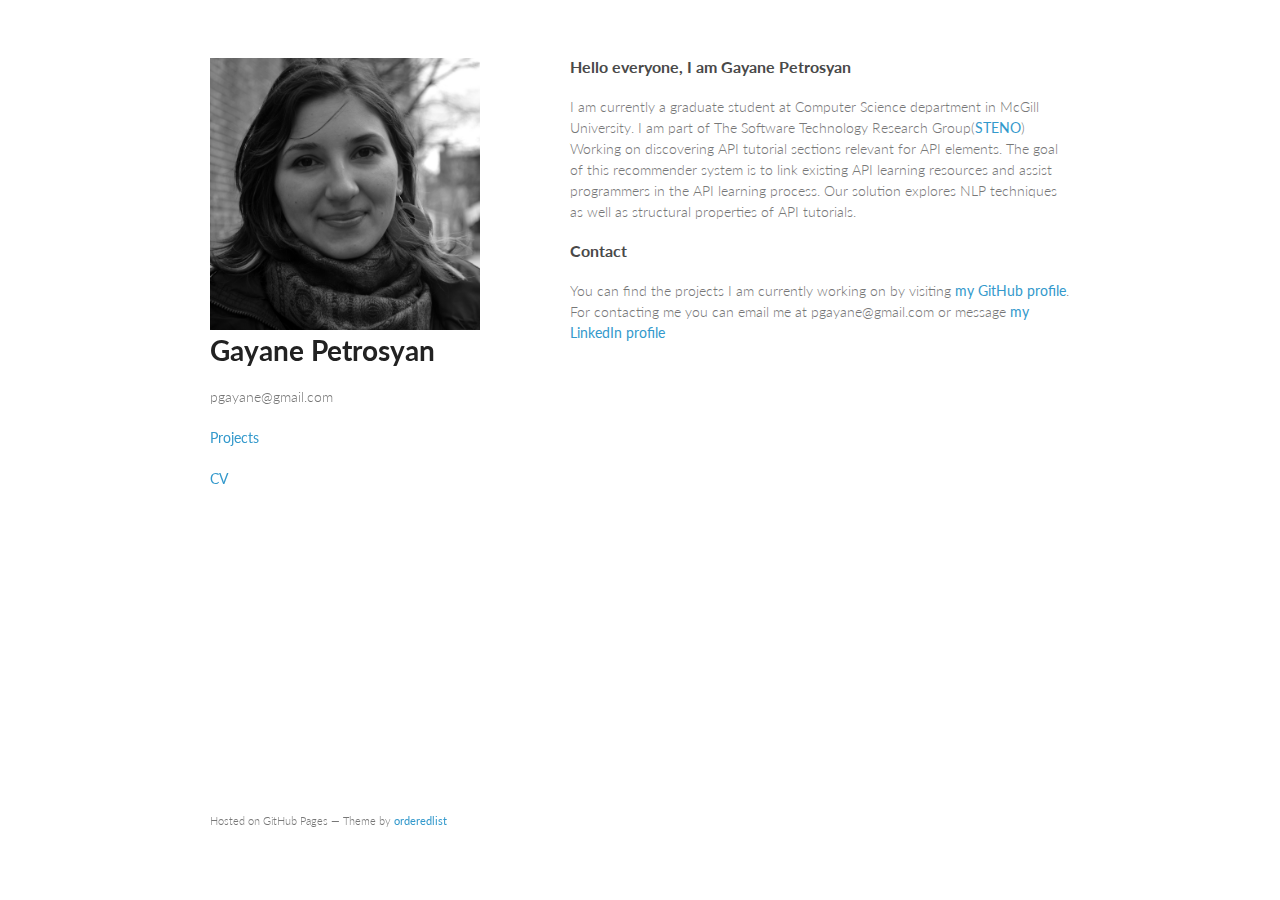
==== index.html @ 541d5cae "only windows is not case-sensitive to extensions" ====
<!doctype html>
<html>
  <head>
    <meta charset="utf-8">
    <meta http-equiv="X-UA-Compatible" content="chrome=1">
    <title>Gayane Petrosyan</title>

    <link rel="stylesheet" href="stylesheets/styles.css">
    <link rel="stylesheet" href="stylesheets/pygment_trac.css">
    <meta name="viewport" content="width=device-width, initial-scale=1, user-scalable=no">
    <!--[if lt IE 9]>
    <script src="//html5shiv.googlecode.com/svn/trunk/html5.js"></script>
    <![endif]-->
  </head>
  <body>
    <div class="wrapper">
      <header>
        <img src="img\mono_pic.JPG" border="0" />
		<h1>Gayane Petrosyan</h1>
		<p>pgayane@gmail.com</p>
		<p class="view"><a href="projects.html">Projects</a></p>
		<p class="view"><a href="cv.html">CV</a></p>				
      </header>
      <section>
        <h3>
	<a name="Hello" class="anchor" href="#Hello everyone...">
	<span class="octicon octicon-link"></span></a>Hello everyone, I am Gayane Petrosyan </h3>

	<p>I am currently a graduate student at Computer Science department in McGill University. I am part of The Software Technology Research Group(<a href="http://www.cs.mcgill.ca/~martin/students.html">STENO</a>)
	Working on discovering API tutorial sections relevant for API elements. The goal of this recommender system is to link existing API learning resources and assist programmers in the API
	learning process. Our solution explores NLP techniques as well as structural properties of API tutorials.
	</p>

	<h3><a name="Contact" class="anchor" href="#Contact">
	<span class="octicon octicon-link"></span></a>Contact </h3>
	<p> You can find the projects I am currently working on by visiting <a href="https://github.com/pgayane">my GitHub profile</a>. For contacting me you can email me at pgayane@gmail.com or message <a href="http://ca.linkedin.com/pub/gayane-petrosyan/18/74b/817">my LinkedIn profile</a></p>
	</section>
	<footer>
		<p><small>Hosted on GitHub Pages &mdash; Theme by <a href="https://github.com/orderedlist">orderedlist</a></small></p>
	</footer>
</div>
<script src="javascripts/scale.fix.js"></script>
    
</body>
</html>
---- stylesheets/styles.css ----
@import url(https://fonts.googleapis.com/css?family=Lato:300italic,700italic,300,700);

body {
  padding:50px;
  font:14px/1.5 Lato, "Helvetica Neue", Helvetica, Arial, sans-serif;
  color:#777;
  font-weight:300;
}

h1, h2, h3, h4, h5, h6 {
  color:#222;
  margin:0 0 20px;
}

p, ul, ol, table, pre, dl {
  margin:0 0 20px;
}

h1, h2, h3 {
  line-height:1.1;
}

h1 {
  font-size:28px;
}

h2 {
  color:#393939;
}

h3, h4, h5, h6 {
  color:#494949;
}

a {
  color:#39c;
  font-weight:400;
  text-decoration:none;
}

a small {
  font-size:11px;
  color:#777;
  margin-top:-0.6em;
  display:block;
}

.wrapper {
  width:860px;
  margin:0 auto;
}

blockquote {
  border-left:1px solid #e5e5e5;
  margin:0;
  padding:0 0 0 20px;
  font-style:italic;
}

code, pre {
  font-family:Monaco, Bitstream Vera Sans Mono, Lucida Console, Terminal;
  color:#333;
  font-size:12px;
}

pre {
  padding:8px 15px;
  background: #f8f8f8;  
  border-radius:5px;
  border:1px solid #e5e5e5;
  overflow-x: auto;
}

table {
  width:100%;
  border-collapse:collapse;
}

th, td {
  text-align:left;
  padding:5px 10px;
  border-bottom:1px solid #e5e5e5;
}

dt {
  color:#444;
  font-weight:700;
}

th {
  color:#444;
}

img {
  max-width:100%;
}

header {
  width:270px;
  float:left;
  position:fixed;
}

header ul {
  list-style:none;
  height:40px;
  
  padding:0;
  
  background: #eee;
  background: -moz-linear-gradient(top, #f8f8f8 0%, #dddddd 100%);
  background: -webkit-gradient(linear, left top, left bottom, color-stop(0%,#f8f8f8), color-stop(100%,#dddddd));
  background: -webkit-linear-gradient(top, #f8f8f8 0%,#dddddd 100%);
  background: -o-linear-gradient(top, #f8f8f8 0%,#dddddd 100%);
  background: -ms-linear-gradient(top, #f8f8f8 0%,#dddddd 100%);
  background: linear-gradient(top, #f8f8f8 0%,#dddddd 100%);
  
  border-radius:5px;
  border:1px solid #d2d2d2;
  box-shadow:inset #fff 0 1px 0, inset rgba(0,0,0,0.03) 0 -1px 0;
  width:270px;
}

header li {
  width:89px;
  float:left;
  border-right:1px solid #d2d2d2;
  height:40px;
}

header ul a {
  line-height:1;
  font-size:11px;
  color:#999;
  display:block;
  text-align:center;
  padding-top:6px;
  height:40px;
}

strong {
  color:#222;
  font-weight:700;
}

header ul li + li {
  width:88px;
  border-left:1px solid #fff;
}

header ul li + li + li {
  border-right:none;
  width:89px;
}

header ul a strong {
  font-size:14px;
  display:block;
  color:#222;
}

section {
  width:500px;
  float:right;
  padding-bottom:50px;
}

small {
  font-size:11px;
}

hr {
  border:0;
  background:#e5e5e5;
  height:1px;
  margin:0 0 20px;
}

footer {
  width:270px;
  float:left;
  position:fixed;
  bottom:50px;
}

@media print, screen and (max-width: 960px) {
  
  div.wrapper {
    width:auto;
    margin:0;
  }
  
  header, section, footer {
    float:none;
    position:static;
    width:auto;
  }
  
  header {
    padding-right:320px;
  }
  
  section {
    border:1px solid #e5e5e5;
    border-width:1px 0;
    padding:20px 0;
    margin:0 0 20px;
  }
  
  header a small {
    display:inline;
  }
  
  header ul {
    position:absolute;
    right:50px;
    top:52px;
  }
}

@media print, screen and (max-width: 720px) {
  body {
    word-wrap:break-word;
  }
  
  header {
    padding:0;
  }
  
  header ul, header p.view {
    position:static;
  }
  
  pre, code {
    word-wrap:normal;
  }
}

@media print, screen and (max-width: 480px) {
  body {
    padding:15px;
  }
  
  header ul {
    display:none;
  }
}

@media print {
  body {
    padding:0.4in;
    font-size:12pt;
    color:#444;
  }
}
---- stylesheets/pygment_trac.css ----
.highlight  { background: #ffffff; }
.highlight .c { color: #999988; font-style: italic } /* Comment */
.highlight .err { color: #a61717; background-color: #e3d2d2 } /* Error */
.highlight .k { font-weight: bold } /* Keyword */
.highlight .o { font-weight: bold } /* Operator */
.highlight .cm { color: #999988; font-style: italic } /* Comment.Multiline */
.highlight .cp { color: #999999; font-weight: bold } /* Comment.Preproc */
.highlight .c1 { color: #999988; font-style: italic } /* Comment.Single */
.highlight .cs { color: #999999; font-weight: bold; font-style: italic } /* Comment.Special */
.highlight .gd { color: #000000; background-color: #ffdddd } /* Generic.Deleted */
.highlight .gd .x { color: #000000; background-color: #ffaaaa } /* Generic.Deleted.Specific */
.highlight .ge { font-style: italic } /* Generic.Emph */
.highlight .gr { color: #aa0000 } /* Generic.Error */
.highlight .gh { color: #999999 } /* Generic.Heading */
.highlight .gi { color: #000000; background-color: #ddffdd } /* Generic.Inserted */
.highlight .gi .x { color: #000000; background-color: #aaffaa } /* Generic.Inserted.Specific */
.highlight .go { color: #888888 } /* Generic.Output */
.highlight .gp { color: #555555 } /* Generic.Prompt */
.highlight .gs { font-weight: bold } /* Generic.Strong */
.highlight .gu { color: #800080; font-weight: bold; } /* Generic.Subheading */
.highlight .gt { color: #aa0000 } /* Generic.Traceback */
.highlight .kc { font-weight: bold } /* Keyword.Constant */
.highlight .kd { font-weight: bold } /* Keyword.Declaration */
.highlight .kn { font-weight: bold } /* Keyword.Namespace */
.highlight .kp { font-weight: bold } /* Keyword.Pseudo */
.highlight .kr { font-weight: bold } /* Keyword.Reserved */
.highlight .kt { color: #445588; font-weight: bold } /* Keyword.Type */
.highlight .m { color: #009999 } /* Literal.Number */
.highlight .s { color: #d14 } /* Literal.String */
.highlight .na { color: #008080 } /* Name.Attribute */
.highlight .nb { color: #0086B3 } /* Name.Builtin */
.highlight .nc { color: #445588; font-weight: bold } /* Name.Class */
.highlight .no { color: #008080 } /* Name.Constant */
.highlight .ni { color: #800080 } /* Name.Entity */
.highlight .ne { color: #990000; font-weight: bold } /* Name.Exception */
.highlight .nf { color: #990000; font-weight: bold } /* Name.Function */
.highlight .nn { color: #555555 } /* Name.Namespace */
.highlight .nt { color: #000080 } /* Name.Tag */
.highlight .nv { color: #008080 } /* Name.Variable */
.highlight .ow { font-weight: bold } /* Operator.Word */
.highlight .w { color: #bbbbbb } /* Text.Whitespace */
.highlight .mf { color: #009999 } /* Literal.Number.Float */
.highlight .mh { color: #009999 } /* Literal.Number.Hex */
.highlight .mi { color: #009999 } /* Literal.Number.Integer */
.highlight .mo { color: #009999 } /* Literal.Number.Oct */
.highlight .sb { color: #d14 } /* Literal.String.Backtick */
.highlight .sc { color: #d14 } /* Literal.String.Char */
.highlight .sd { color: #d14 } /* Literal.String.Doc */
.highlight .s2 { color: #d14 } /* Literal.String.Double */
.highlight .se { color: #d14 } /* Literal.String.Escape */
.highlight .sh { color: #d14 } /* Literal.String.Heredoc */
.highlight .si { color: #d14 } /* Literal.String.Interpol */
.highlight .sx { color: #d14 } /* Literal.String.Other */
.highlight .sr { color: #009926 } /* Literal.String.Regex */
.highlight .s1 { color: #d14 } /* Literal.String.Single */
.highlight .ss { color: #990073 } /* Literal.String.Symbol */
.highlight .bp { color: #999999 } /* Name.Builtin.Pseudo */
.highlight .vc { color: #008080 } /* Name.Variable.Class */
.highlight .vg { color: #008080 } /* Name.Variable.Global */
.highlight .vi { color: #008080 } /* Name.Variable.Instance */
.highlight .il { color: #009999 } /* Literal.Number.Integer.Long */

.type-csharp .highlight .k { color: #0000FF }
.type-csharp .highlight .kt { color: #0000FF }
.type-csharp .highlight .nf { color: #000000; font-weight: normal }
.type-csharp .highlight .nc { color: #2B91AF }
.type-csharp .highlight .nn { color: #000000 }
.type-csharp .highlight .s { color: #A31515 }
.type-csharp .highlight .sc { color: #A31515 }
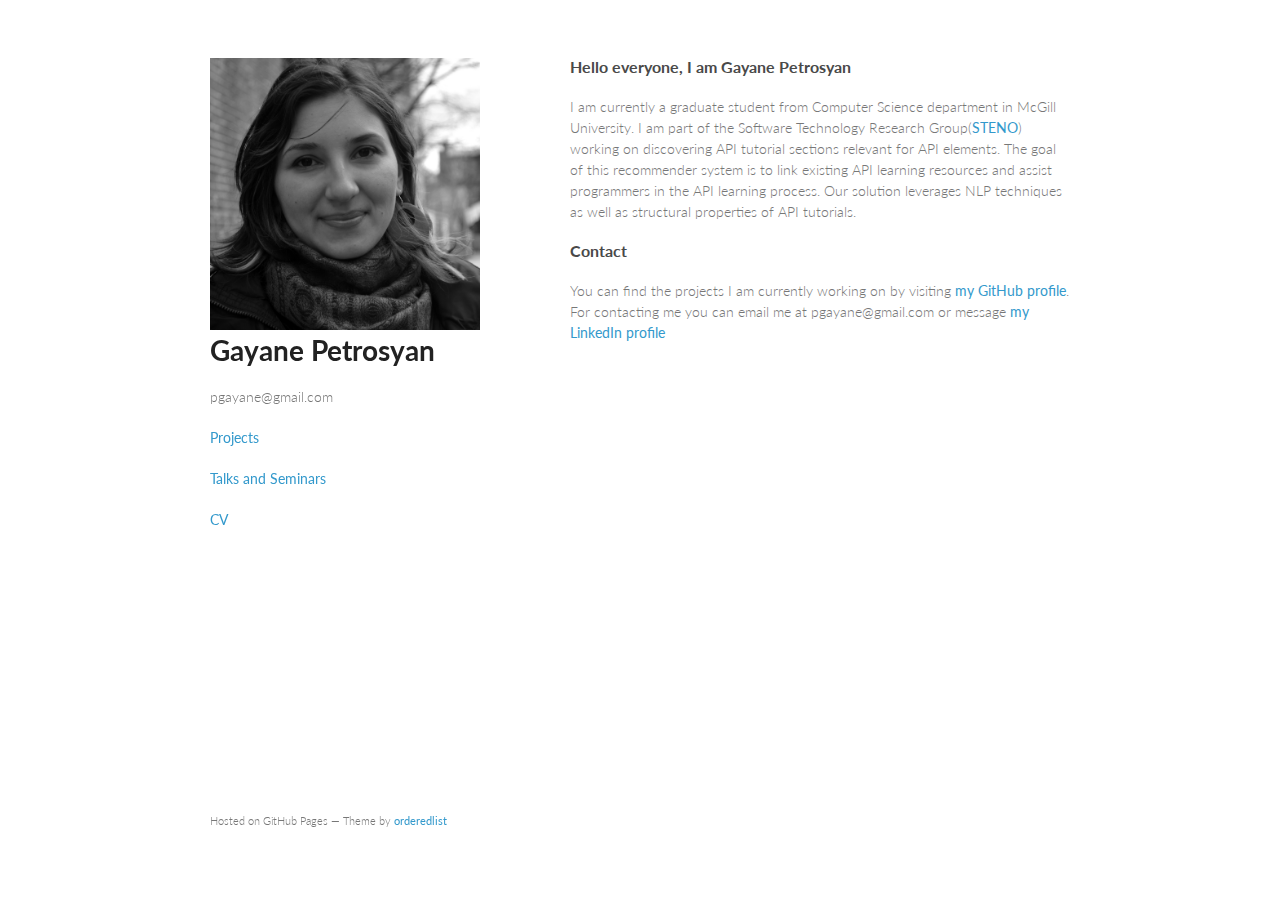
==== commit c13767f0: "Projects info added, talks and seminars added" ====
--- a/index.html
+++ b/index.html
@@ -15,10 +15,11 @@
   <body>
     <div class="wrapper">
       <header>
-        <img src="img\mono_pic.JPG" border="0" />
-		<h1>Gayane Petrosyan</h1>
+        <a href="index.html"><img src="img\mono_pic.JPG" border="0" /></a>
+		<a href="index.html"><h1>Gayane Petrosyan</h1></a>
 		<p>pgayane@gmail.com</p>
 		<p class="view"><a href="projects.html">Projects</a></p>
+		<p class="view"><a href="seminars.html">Talks and Seminars</a></p>
 		<p class="view"><a href="cv.html">CV</a></p>				
       </header>
       <section>
@@ -26,9 +27,9 @@
 	<a name="Hello" class="anchor" href="#Hello everyone...">
 	<span class="octicon octicon-link"></span></a>Hello everyone, I am Gayane Petrosyan </h3>
 
-	<p>I am currently a graduate student at Computer Science department in McGill University. I am part of The Software Technology Research Group(<a href="http://www.cs.mcgill.ca/~martin/students.html">STENO</a>)
-	Working on discovering API tutorial sections relevant for API elements. The goal of this recommender system is to link existing API learning resources and assist programmers in the API
-	learning process. Our solution explores NLP techniques as well as structural properties of API tutorials.
+	<p>I am currently a graduate student from Computer Science department in McGill University. I am part of the Software Technology Research Group(<a href="http://www.cs.mcgill.ca/~martin/students.html">STENO</a>)
+	working on discovering API tutorial sections relevant for API elements. The goal of this recommender system is to link existing API learning resources and assist programmers in the API
+	learning process. Our solution leverages NLP techniques as well as structural properties of API tutorials.
 	</p>
 
 	<h3><a name="Contact" class="anchor" href="#Contact">
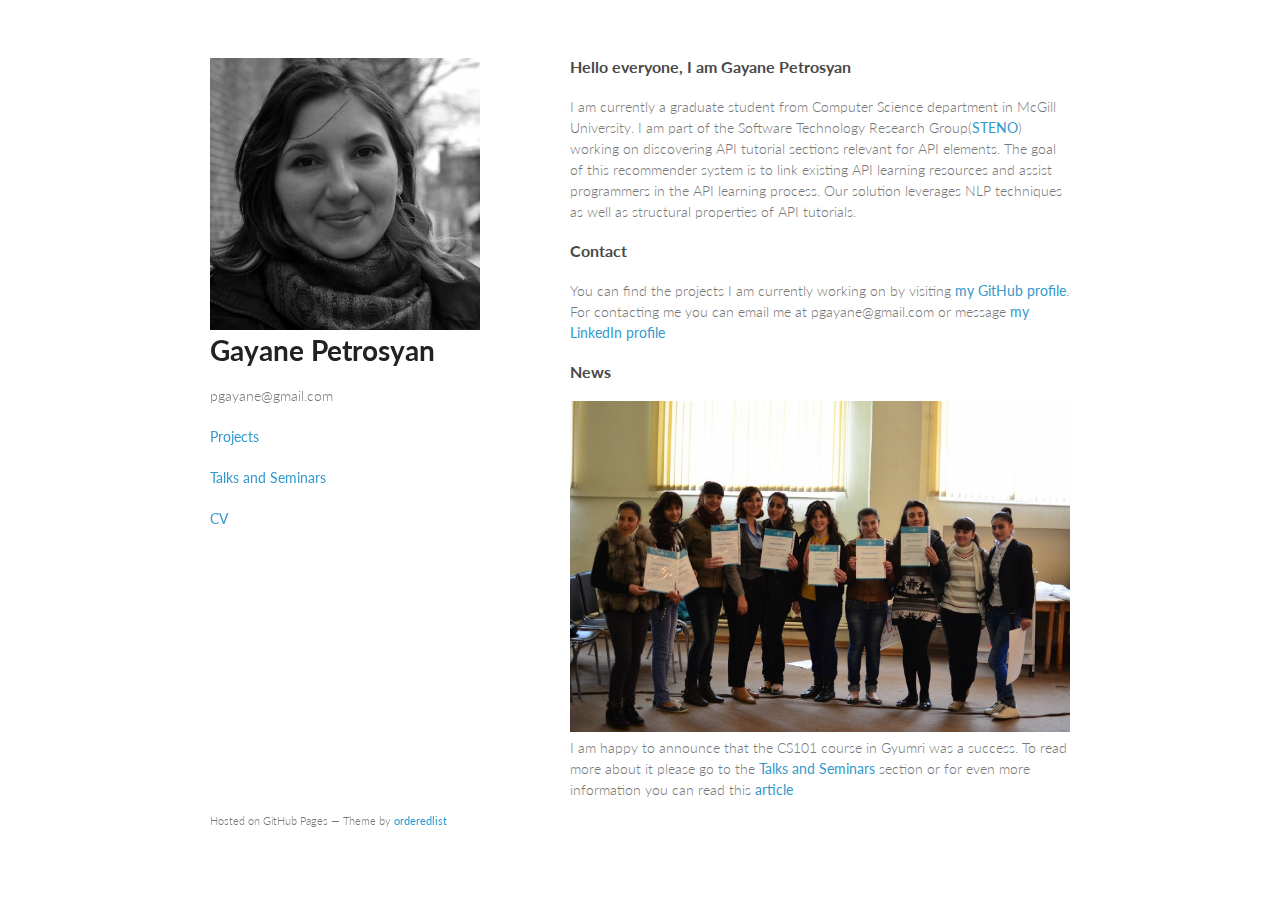
==== commit bfebe579: "News section added" ====
--- a/index.html
+++ b/index.html
@@ -35,6 +35,13 @@
 	<h3><a name="Contact" class="anchor" href="#Contact">
 	<span class="octicon octicon-link"></span></a>Contact </h3>
 	<p> You can find the projects I am currently working on by visiting <a href="https://github.com/pgayane">my GitHub profile</a>. For contacting me you can email me at pgayane@gmail.com or message <a href="http://ca.linkedin.com/pub/gayane-petrosyan/18/74b/817">my LinkedIn profile</a></p>
+	
+	<h3><a name="Contact" class="anchor" href="#Contact">
+	<span class="octicon octicon-link"></span></a>News </h3>
+	<p> <img src="img\gyumri.jpg"/>
+	I am happy to announce that the CS101 course in Gyumri was a success. To read more about it please go to the <a href="seminars.html#gyumri">Talks and Seminars</a> section or for even more information you can read this <a href="http://www.luys.am/en/content/view/lnn-news82">article</a></p>
+
+	
 	</section>
 	<footer>
 		<p><small>Hosted on GitHub Pages &mdash; Theme by <a href="https://github.com/orderedlist">orderedlist</a></small></p>
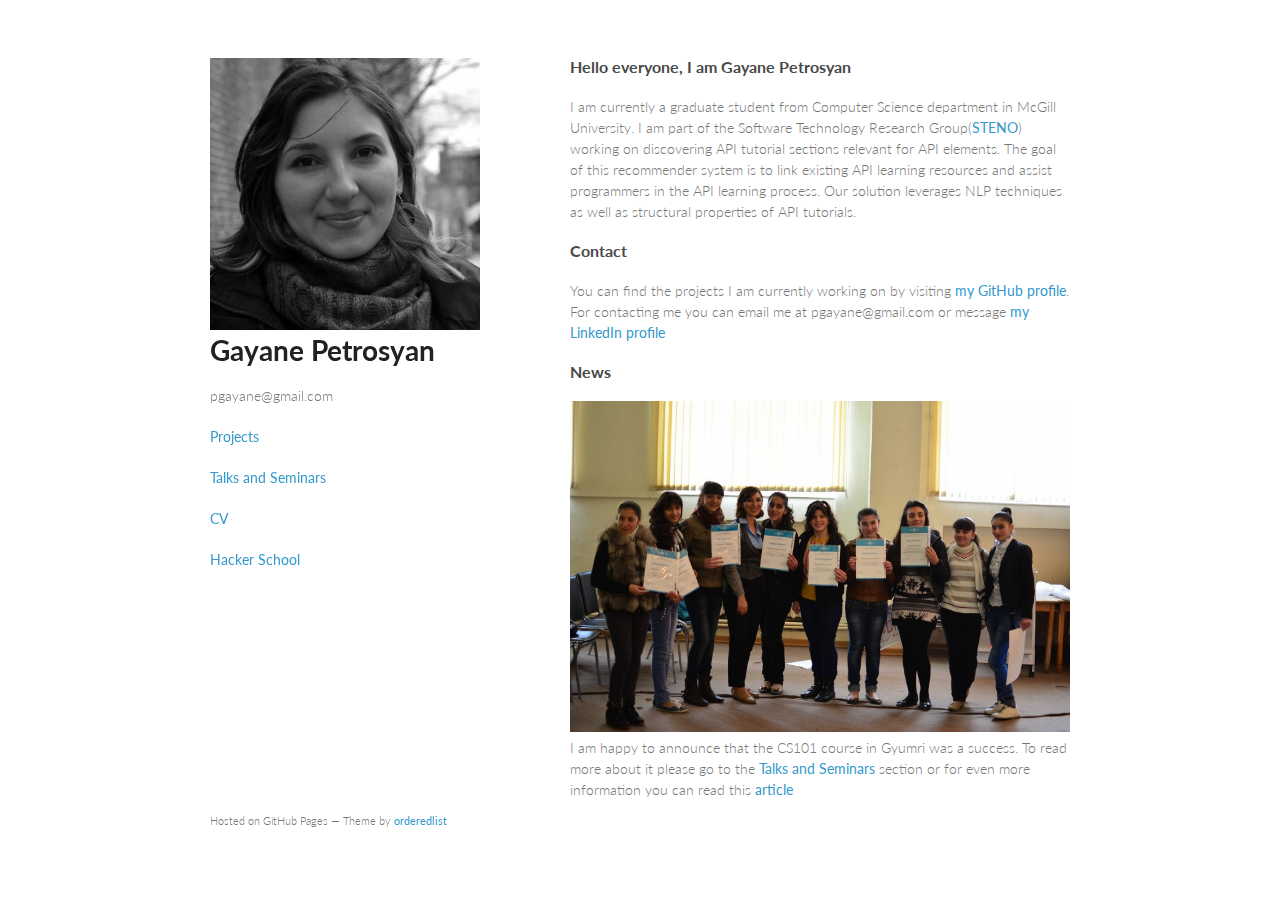
==== commit 8b3c334f: "info for trendytech project added" ====
--- a/index.html
+++ b/index.html
@@ -20,7 +20,8 @@
 		<p>pgayane@gmail.com</p>
 		<p class="view"><a href="projects.html">Projects</a></p>
 		<p class="view"><a href="seminars.html">Talks and Seminars</a></p>
-		<p class="view"><a href="cv.html">CV</a></p>				
+		<p class="view"><a href="cv.html">CV</a></p>		
+		<p class="view"><a href="hackerschool.html">Hacker School</a></p>				
       </header>
       <section>
         <h3>
--- a/stylesheets/styles.css
+++ b/stylesheets/styles.css
@@ -25,6 +25,7 @@
 }
 
 h2 {
+  border-bottom:1px solid  #d1d1d1;	
   color:#393939;
 }
 
@@ -80,6 +81,20 @@
   text-align:left;
   padding:5px 10px;
   border-bottom:1px solid #e5e5e5;
+}
+
+.resume td{
+  border-bottom:0px solid #e5e5e5;
+}
+
+.resumedate td{
+  text-align:right;
+  font-weight: bold;
+}
+
+.resumesection td{
+  padding: 0px 0px;
+  vertical-align:top;
 }
 
 dt {
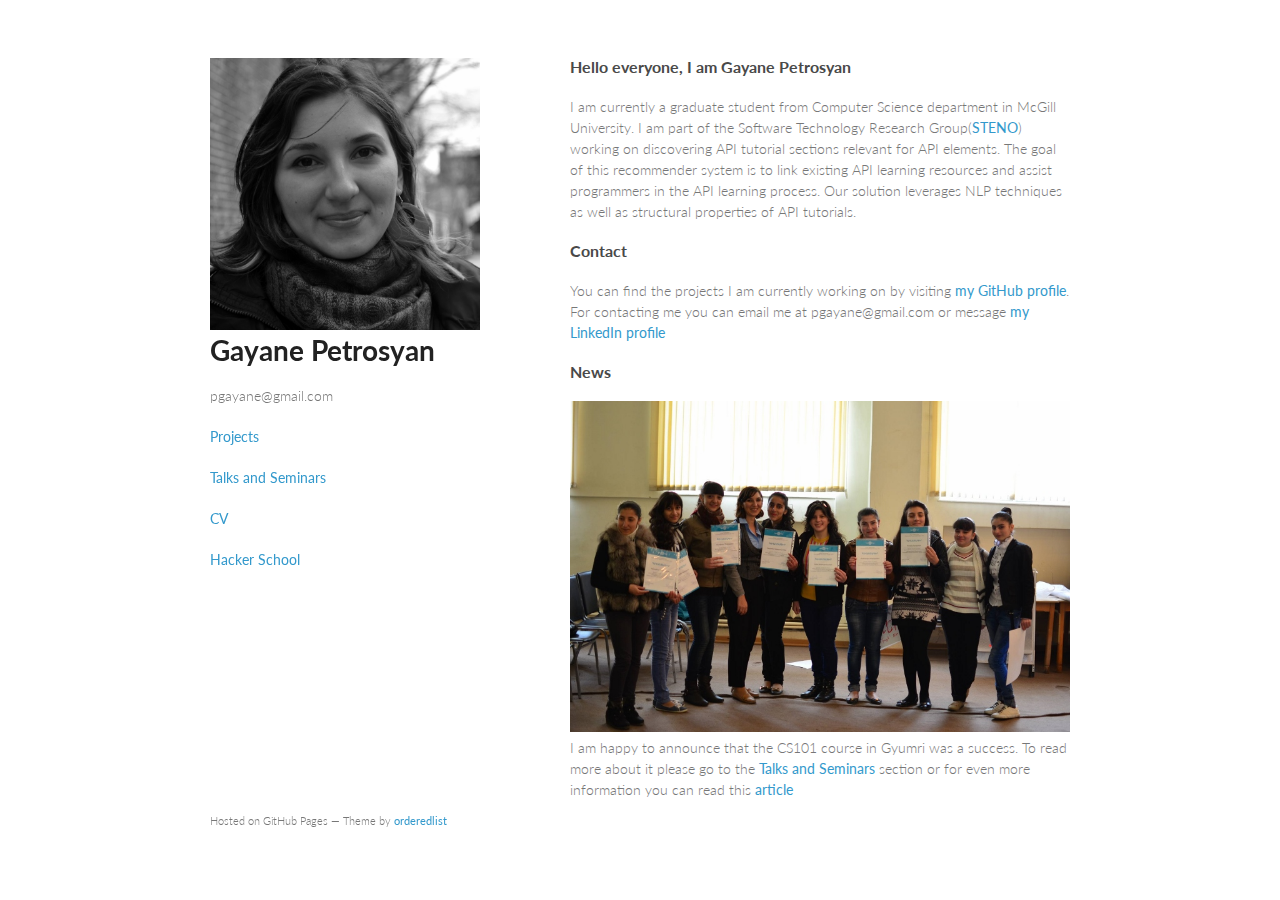
==== commit 03fc4215: "img path fix" ====
--- a/index.html
+++ b/index.html
@@ -15,7 +15,7 @@
   <body>
     <div class="wrapper">
       <header>
-        <a href="index.html"><img src="img\mono_pic.JPG" border="0" /></a>
+        <a href="index.html"><img src="img/mono_pic.JPG" border="0" /></a>
 		<a href="index.html"><h1>Gayane Petrosyan</h1></a>
 		<p>pgayane@gmail.com</p>
 		<p class="view"><a href="projects.html">Projects</a></p>
@@ -39,7 +39,7 @@
 	
 	<h3><a name="Contact" class="anchor" href="#Contact">
 	<span class="octicon octicon-link"></span></a>News </h3>
-	<p> <img src="img\gyumri.jpg"/>
+	<p> <img src="img/gyumri.jpg"/>
 	I am happy to announce that the CS101 course in Gyumri was a success. To read more about it please go to the <a href="seminars.html#gyumri">Talks and Seminars</a> section or for even more information you can read this <a href="http://www.luys.am/en/content/view/lnn-news82">article</a></p>
 
 	
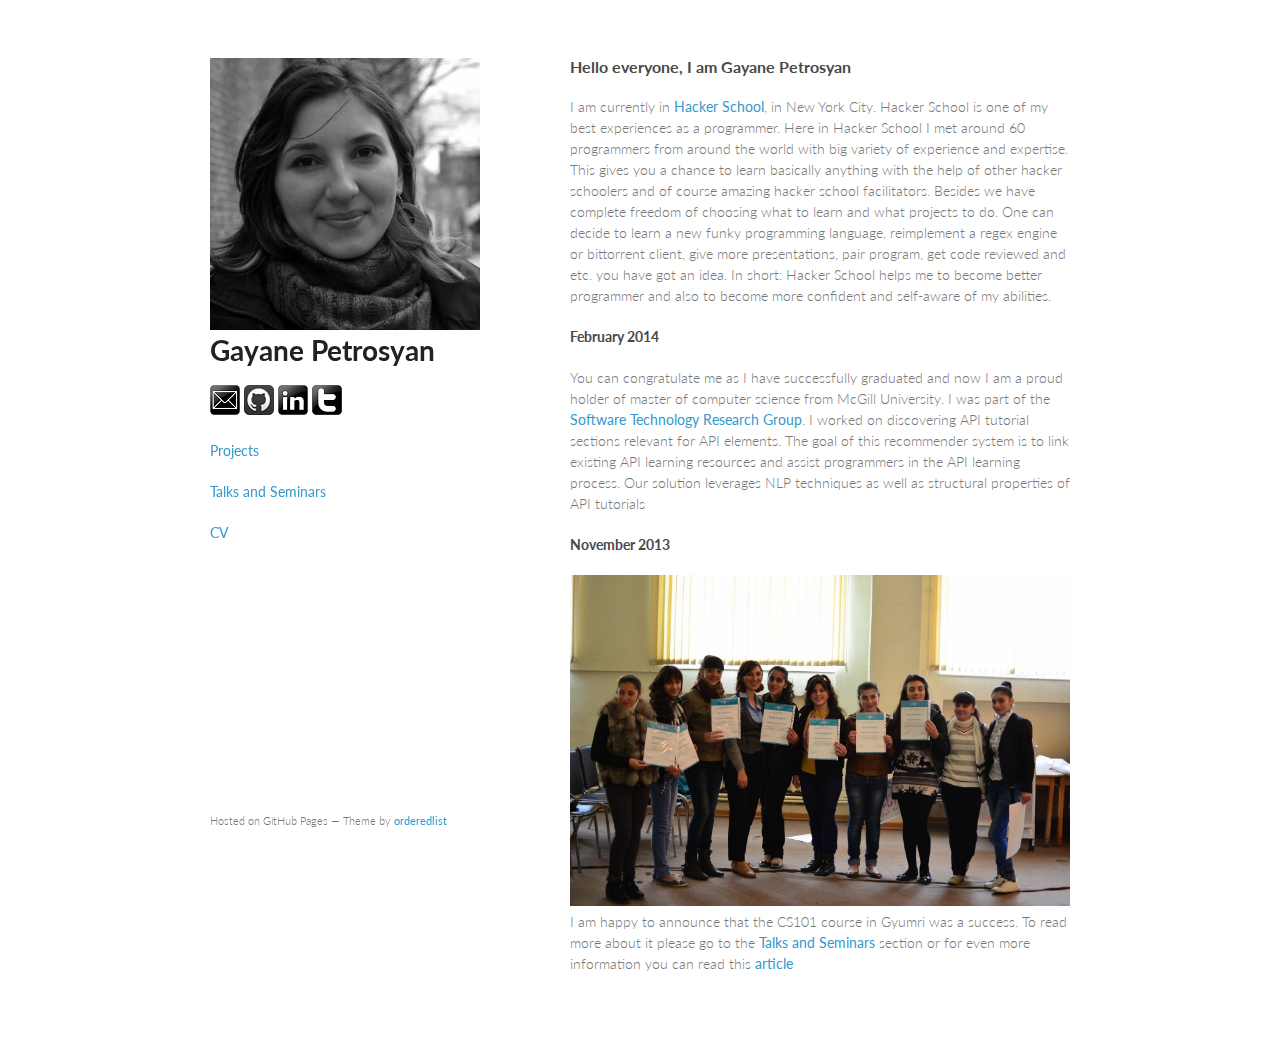
==== commit 9c978b85: "hacker school info and projects updated" ====
--- a/index.html
+++ b/index.html
@@ -17,30 +17,57 @@
       <header>
         <a href="index.html"><img src="img/mono_pic.JPG" border="0" /></a>
 		<a href="index.html"><h1>Gayane Petrosyan</h1></a>
-		<p>pgayane@gmail.com</p>
+		<p>
+		<a href = "mailto:pgayane@gmail.com">
+			<img src= "img/email.png" />
+		</a>
+		<a href="https://github.com/pgayane">
+			<img src="img/github.png"/>
+		</a>
+		<a href="http://ca.linkedin.com/pub/gayane-petrosyan/18/74b/817">
+			<img src="img/linkedin.png"/>
+		</a>
+		<a href="https://twitter.com/pgayane">
+			<img src="img/twitter.png"/>
+		</a>
+		</p>
 		<p class="view"><a href="projects.html">Projects</a></p>
 		<p class="view"><a href="seminars.html">Talks and Seminars</a></p>
 		<p class="view"><a href="cv.html">CV</a></p>		
-		<p class="view"><a href="hackerschool.html">Hacker School</a></p>				
-      </header>
+		</header>
       <section>
         <h3>
 	<a name="Hello" class="anchor" href="#Hello everyone...">
 	<span class="octicon octicon-link"></span></a>Hello everyone, I am Gayane Petrosyan </h3>
 
-	<p>I am currently a graduate student from Computer Science department in McGill University. I am part of the Software Technology Research Group(<a href="http://www.cs.mcgill.ca/~martin/students.html">STENO</a>)
-	working on discovering API tutorial sections relevant for API elements. The goal of this recommender system is to link existing API learning resources and assist programmers in the API
-	learning process. Our solution leverages NLP techniques as well as structural properties of API tutorials.
+	<p>I am currently in <a href = "https://www.hackerschool.com/">Hacker School</a>, in New York City.
+	Hacker School is one of my best experiences as a programmer. 
+	Here in Hacker School I met around 60 programmers 
+	from around the world with big variety of experience and expertise. This gives you a chance 
+	to learn basically anything with the help of other hacker schoolers and of course amazing hacker school facilitators.
+	Besides we have complete freedom of choosing what to learn and what projects to do. One can decide to learn a new funky
+	programming language, reimplement a regex engine or bittorrent client, give more presentations, pair program, get code reviewed and etc.
+	you have got an idea.
+	In short: Hacker School helps me to become better programmer and 
+	also to become more confident and self-aware of my abilities. 
 	</p>
 
-	<h3><a name="Contact" class="anchor" href="#Contact">
-	<span class="octicon octicon-link"></span></a>Contact </h3>
-	<p> You can find the projects I am currently working on by visiting <a href="https://github.com/pgayane">my GitHub profile</a>. For contacting me you can email me at pgayane@gmail.com or message <a href="http://ca.linkedin.com/pub/gayane-petrosyan/18/74b/817">my LinkedIn profile</a></p>
-	
-	<h3><a name="Contact" class="anchor" href="#Contact">
-	<span class="octicon octicon-link"></span></a>News </h3>
+	<h4>February 2014</h4>
+	<p>You can congratulate me as I have successfully graduated and now I am a 
+	proud holder of master of computer science from McGill University.
+	I was part of the <a href="http://www.cs.mcgill.ca/~martin/students.html">
+	Software Technology Research Group</a>. I worked on discovering API tutorial sections 
+	relevant for API elements. The goal of this recommender system is to link existing API learning 
+	resources and assist programmers in the API learning process. 
+	Our solution leverages NLP techniques as well as structural properties of API tutorials
+	</p>
+	<h4>November 2013</h4>
 	<p> <img src="img/gyumri.jpg"/>
-	I am happy to announce that the CS101 course in Gyumri was a success. To read more about it please go to the <a href="seminars.html#gyumri">Talks and Seminars</a> section or for even more information you can read this <a href="http://www.luys.am/en/content/view/lnn-news82">article</a></p>
+	I am happy to announce that the CS101 course in Gyumri was a success. 
+	To read more about it please go to the <a href="seminars.html#gyumri">Talks and Seminars</a> 
+	section or for even more information you can read this 
+	<a href="http://www.luys.am/en/content/view/lnn-news82">article</a>
+	</p>
 
 	
 	</section>
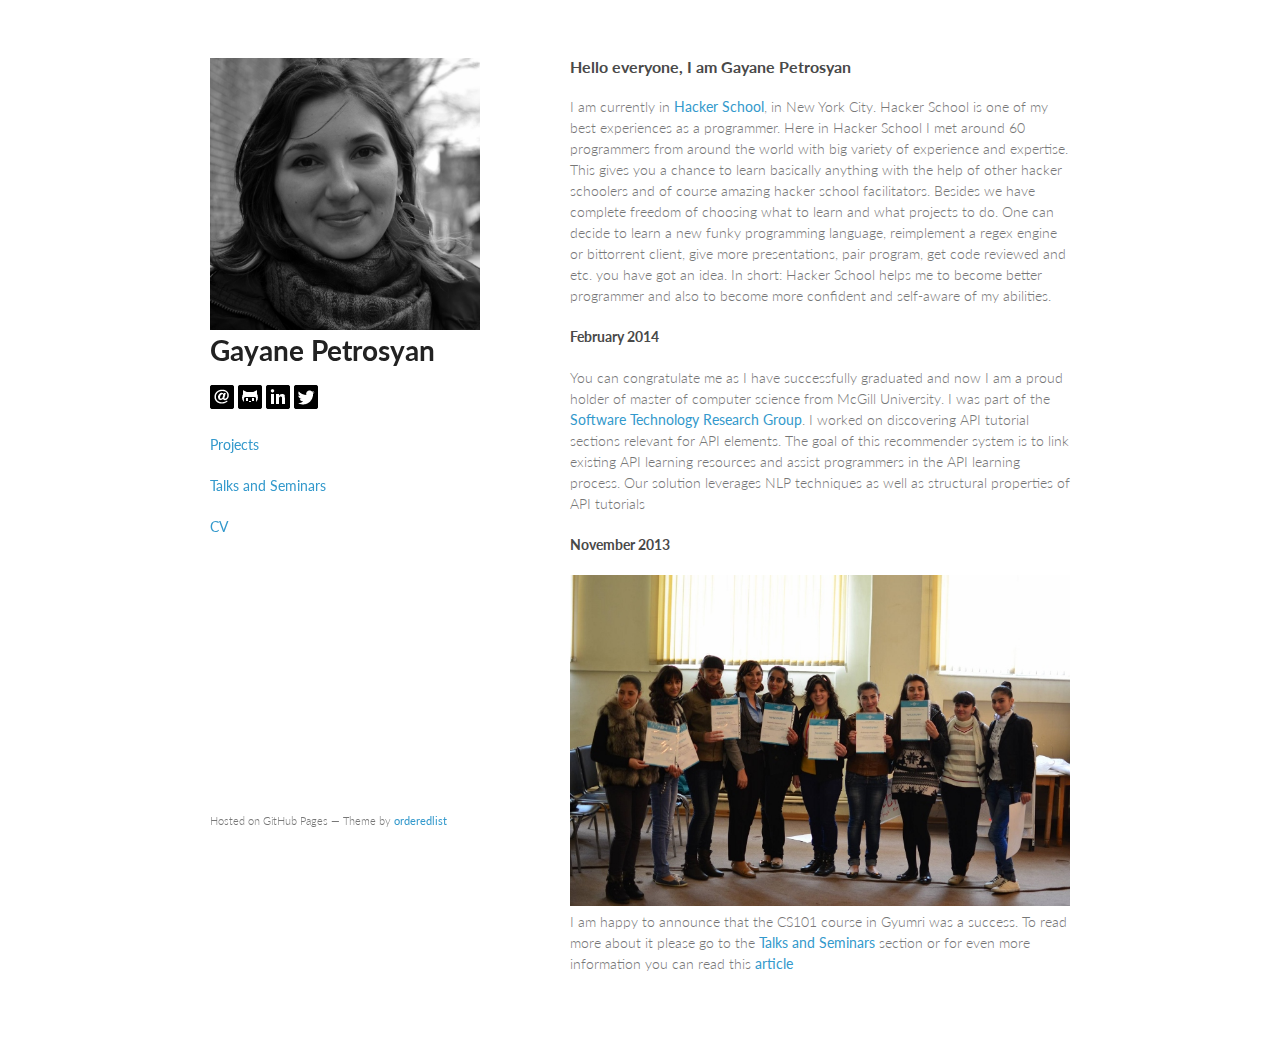
==== commit 3b2a566e: "hover text added to icons" ====
--- a/index.html
+++ b/index.html
@@ -19,16 +19,16 @@
 		<a href="index.html"><h1>Gayane Petrosyan</h1></a>
 		<p>
 		<a href = "mailto:pgayane@gmail.com">
-			<img src= "img/email.png" />
+			<img src= "img/email.png" title = "E-Mail"/>
 		</a>
 		<a href="https://github.com/pgayane">
-			<img src="img/github.png"/>
+			<img src="img/github.png" title = "Github"/>
 		</a>
 		<a href="http://ca.linkedin.com/pub/gayane-petrosyan/18/74b/817">
-			<img src="img/linkedin.png"/>
+			<img src="img/linkedin.png" title = "LinkedIn"/>
 		</a>
 		<a href="https://twitter.com/pgayane">
-			<img src="img/twitter.png"/>
+			<img src="img/twitter.png" title = "Twitter"/>
 		</a>
 		</p>
 		<p class="view"><a href="projects.html">Projects</a></p>
